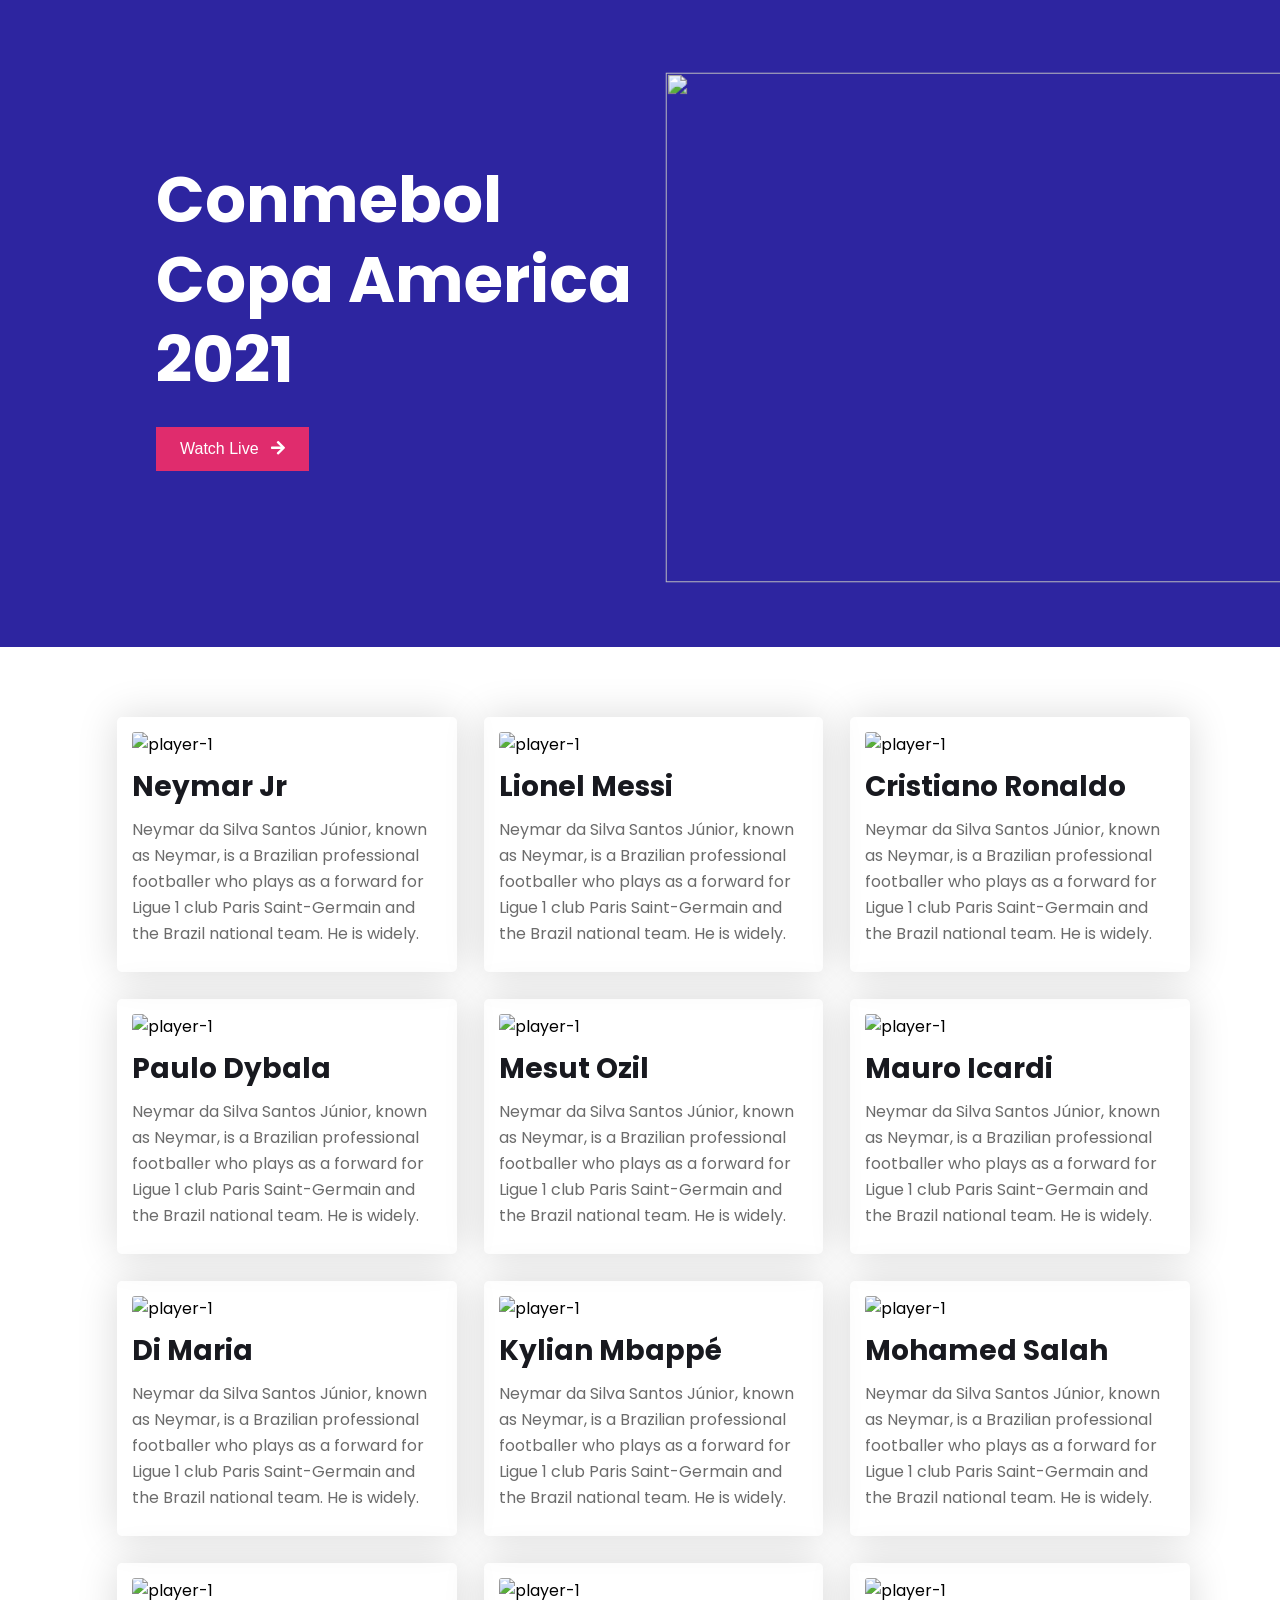
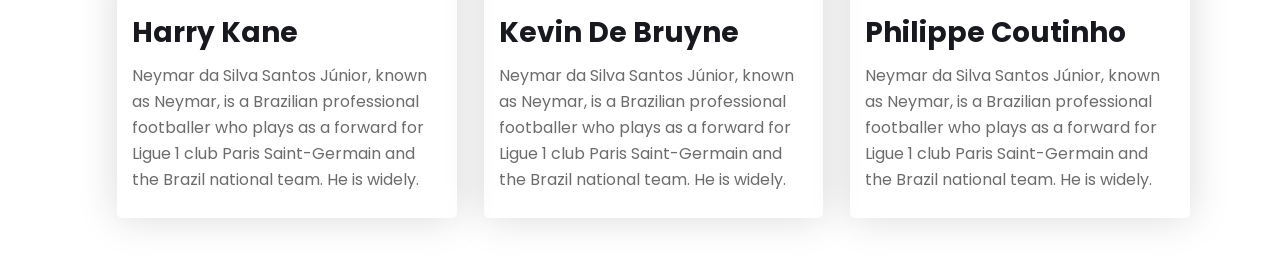
==== index.html @ 35f3de6b "Hero area and players area added" ====
<!DOCTYPE html>
<html lang="en">

<head>
    <meta charset="UTF-8">
    <meta http-equiv="X-UA-Compatible" content="IE=edge">
    <meta name="viewport" content="width=device-width, initial-scale=1.0">
    <link rel="shortcut icon" href="img/ball.png" type="image/x-icon">
    <title>Football</title>
    <!-- font Awesome CDN -->
    <link rel="stylesheet" href="https://cdnjs.cloudflare.com/ajax/libs/font-awesome/5.15.3/css/all.min.css">
    <!-- Main CSS  -->
    <link rel="stylesheet" href="style.css">
</head>

<body>
    <!-------------------
        Hero area Start 
    -------------------->
    <section class="hero-area">
        <header class="container">
            <div class="hero-content width50 marginLeft156">
                <h1>Conmebol <br>
                    Copa America <br>
                    2021
                </h1>
                <button class="hero-btn">Watch Live <i class="fas fa-arrow-right"></i></button>
            </div>
            <div class="hero-thembinel  width50">
                <div class="img-efect">
                    <img src="img/banner.png" alt="">
                </div>
            </div>
        </header>
    </section>
    <!-------------------
        Hero area End 
    -------------------->
    <!-------------------
        Players area Start 
    -------------------->
    <section class="players-wrap">
        <div class="players-area">
            <article class="player-card">
                <div class="player-thumbniel">
                    <img src="img/players/player-1.png" alt="player-1">
                </div>
                <h4 class="player-neme">Neymar Jr</h4>
                <p class="player-discription">
                    Neymar da Silva Santos Júnior, known as Neymar, is a Brazilian professional footballer who plays as
                    a forward for Ligue 1 club Paris Saint-Germain and the Brazil national team. He is widely.
                </p>
            </article>
            <article class="player-card">
                <div class="player-thumbniel">
                    <img src="img/players/player-2.png" alt="player-1">
                </div>
                <h4 class="player-neme">Lionel Messi</h4>
                <p class="player-discription">
                    Neymar da Silva Santos Júnior, known as Neymar, is a Brazilian professional footballer who plays as
                    a forward for Ligue 1 club Paris Saint-Germain and the Brazil national team. He is widely.
                </p>
            </article>
            <article class="player-card">
                <div class="player-thumbniel">
                    <img src="img/players/player-3.png" alt="player-1">
                </div>
                <h4 class="player-neme">Cristiano Ronaldo</h4>
                <p class="player-discription">
                    Neymar da Silva Santos Júnior, known as Neymar, is a Brazilian professional footballer who plays as
                    a forward for Ligue 1 club Paris Saint-Germain and the Brazil national team. He is widely.
                </p>
            </article>
            <article class="player-card">
                <div class="player-thumbniel">
                    <img src="img/players/player-4.png" alt="player-1">
                </div>
                <h4 class="player-neme">Paulo Dybala</h4>
                <p class="player-discription">
                    Neymar da Silva Santos Júnior, known as Neymar, is a Brazilian professional footballer who plays as
                    a forward for Ligue 1 club Paris Saint-Germain and the Brazil national team. He is widely.
                </p>
            </article>
            <article class="player-card">
                <div class="player-thumbniel">
                    <img src="img/players/player-5.png" alt="player-1">
                </div>
                <h4 class="player-neme">Mesut Ozil </h4>
                <p class="player-discription">
                    Neymar da Silva Santos Júnior, known as Neymar, is a Brazilian professional footballer who plays as
                    a forward for Ligue 1 club Paris Saint-Germain and the Brazil national team. He is widely.
                </p>
            </article>
            <article class="player-card">
                <div class="player-thumbniel">
                    <img src="img/players/player-6.png" alt="player-1">
                </div>
                <h4 class="player-neme">Mauro Icardi </h4>
                <p class="player-discription">
                    Neymar da Silva Santos Júnior, known as Neymar, is a Brazilian professional footballer who plays as
                    a forward for Ligue 1 club Paris Saint-Germain and the Brazil national team. He is widely.
                </p>
            </article>
            <article class="player-card">
                <div class="player-thumbniel">
                    <img src="img/players/player-7.png" alt="player-1">
                </div>
                <h4 class="player-neme">Di Maria</h4>
                <p class="player-discription">
                    Neymar da Silva Santos Júnior, known as Neymar, is a Brazilian professional footballer who plays as
                    a forward for Ligue 1 club Paris Saint-Germain and the Brazil national team. He is widely.
                </p>
            </article>
            <article class="player-card">
                <div class="player-thumbniel">
                    <img src="img/players/player-8.png" alt="player-1">
                </div>
                <h4 class="player-neme">Kylian Mbappé</h4>
                <p class="player-discription">
                    Neymar da Silva Santos Júnior, known as Neymar, is a Brazilian professional footballer who plays as
                    a forward for Ligue 1 club Paris Saint-Germain and the Brazil national team. He is widely.
                </p>
            </article>
            <article class="player-card">
                <div class="player-thumbniel">
                    <img src="img/players/player-9.png" alt="player-1">
                </div>
                <h4 class="player-neme">Mohamed Salah</h4>
                <p class="player-discription">
                    Neymar da Silva Santos Júnior, known as Neymar, is a Brazilian professional footballer who plays as
                    a forward for Ligue 1 club Paris Saint-Germain and the Brazil national team. He is widely.
                </p>
            </article>
            <article class="player-card">
                <div class="player-thumbniel">
                    <img src="img/players/player-10.png" alt="player-1">
                </div>
                <h4 class="player-neme">Harry Kane</h4>
                <p class="player-discription">
                    Neymar da Silva Santos Júnior, known as Neymar, is a Brazilian professional footballer who plays as
                    a forward for Ligue 1 club Paris Saint-Germain and the Brazil national team. He is widely.
                </p>
            </article>
            <article class="player-card">
                <div class="player-thumbniel">
                    <img src="img/players/player-11.png" alt="player-1">
                </div>
                <h4 class="player-neme">Kevin De Bruyne</h4>
                <p class="player-discription">
                    Neymar da Silva Santos Júnior, known as Neymar, is a Brazilian professional footballer who plays as
                    a forward for Ligue 1 club Paris Saint-Germain and the Brazil national team. He is widely.
                </p>
            </article>
            <article class="player-card">
                <div class="player-thumbniel">
                    <img src="img/players/player-12.png" alt="player-1">
                </div>
                <h4 class="player-neme">Philippe Coutinho</h4>
                <p class="player-discription">
                    Neymar da Silva Santos Júnior, known as Neymar, is a Brazilian professional footballer who plays as
                    a forward for Ligue 1 club Paris Saint-Germain and the Brazil national team. He is widely.
                </p>
            </article>


        </div>
    </section>
    <!-------------------
        Players area End 
    -------------------->



    <!-------------------
        Footer area Start 
    -------------------->
    <section class="footer-wrap">
        <footer class="footer-area">

        </footer>
    </section>
    <!-------------------
        Footer area End 
    -------------------->

</body>

</html>
---- style.css ----
@import url('https://fonts.googleapis.com/css2?family=Poppins:wght@400;500;600;700&display=swap');
*{
    margin: 0;
    padding: 0;
}
body{
    font-family: 'Poppins', sans-serif;
}
.container {
	display: flex;
	justify-content: space-between;
}
.width50{
    width: 50%;
    /* margin-left: 45px; */
}
.marginLeft156{
    margin-left: 156px;
}
/* Hero area  */
.hero-area {
	background-color: #2D25A0;
	padding: 100px 0;
}

.hero-content {
	padding-top: 60px;
}
.hero-content h1 {
	font-size: 64px;
	font-weight: bold;
	color: #fff;
	line-height: 80px;
}
.hero-btn {
	background: #E02C6D;
	border: 0;
	color: #fff;
	font-weight: 500;
	font-size: 16px;
	line-height: 24px;
	padding: 10px 24px;
	cursor: pointer;
	margin-top: 27px;
}
.hero-btn i {
	margin-left: 8px;
}
.hero-btn:hover .fas.fa-arrow-right {
	margin-left: 15px;
	transition: .5s;
}
.hero-thembinel {
	margin-top: 15px;
}
.hero-thembinel img {
	width: 525.01px;
	height: 425px;
}
.img-efect img {
    transition: transform 1s, filter 2s ease-in-out;
    transform: scale(1.2);
    cursor: pointer;

}
.img-efect:hover img {
    transform: scale(1);
}


/* Players area  */
.players-area {
	display: grid;
	grid-template-columns: 1fr 1fr 1fr;
	padding: 43px 0px;
}
.players-wrap {
	width: 1100px;
	margin: 0 auto;
}
.player-card {
	padding: 15px;
	box-shadow: 0px 0px 40px rgba(0, 0, 0, 0.15);
	border-radius: 5px;
	margin-top: 27px;
	margin-left: 27px;
}
.player-thumbniel img {
	width: 100%;
    border-radius: 3px;
}
.player-neme {
	margin: 10px 0px;
	color: #18191F;
	font-size: 28px;
	line-height: 40px;
}
.player-discription {
	color: #6C6C6C;
	margin: 10px 0px;
	font-size: 16px;
	line-height: 26px;
}
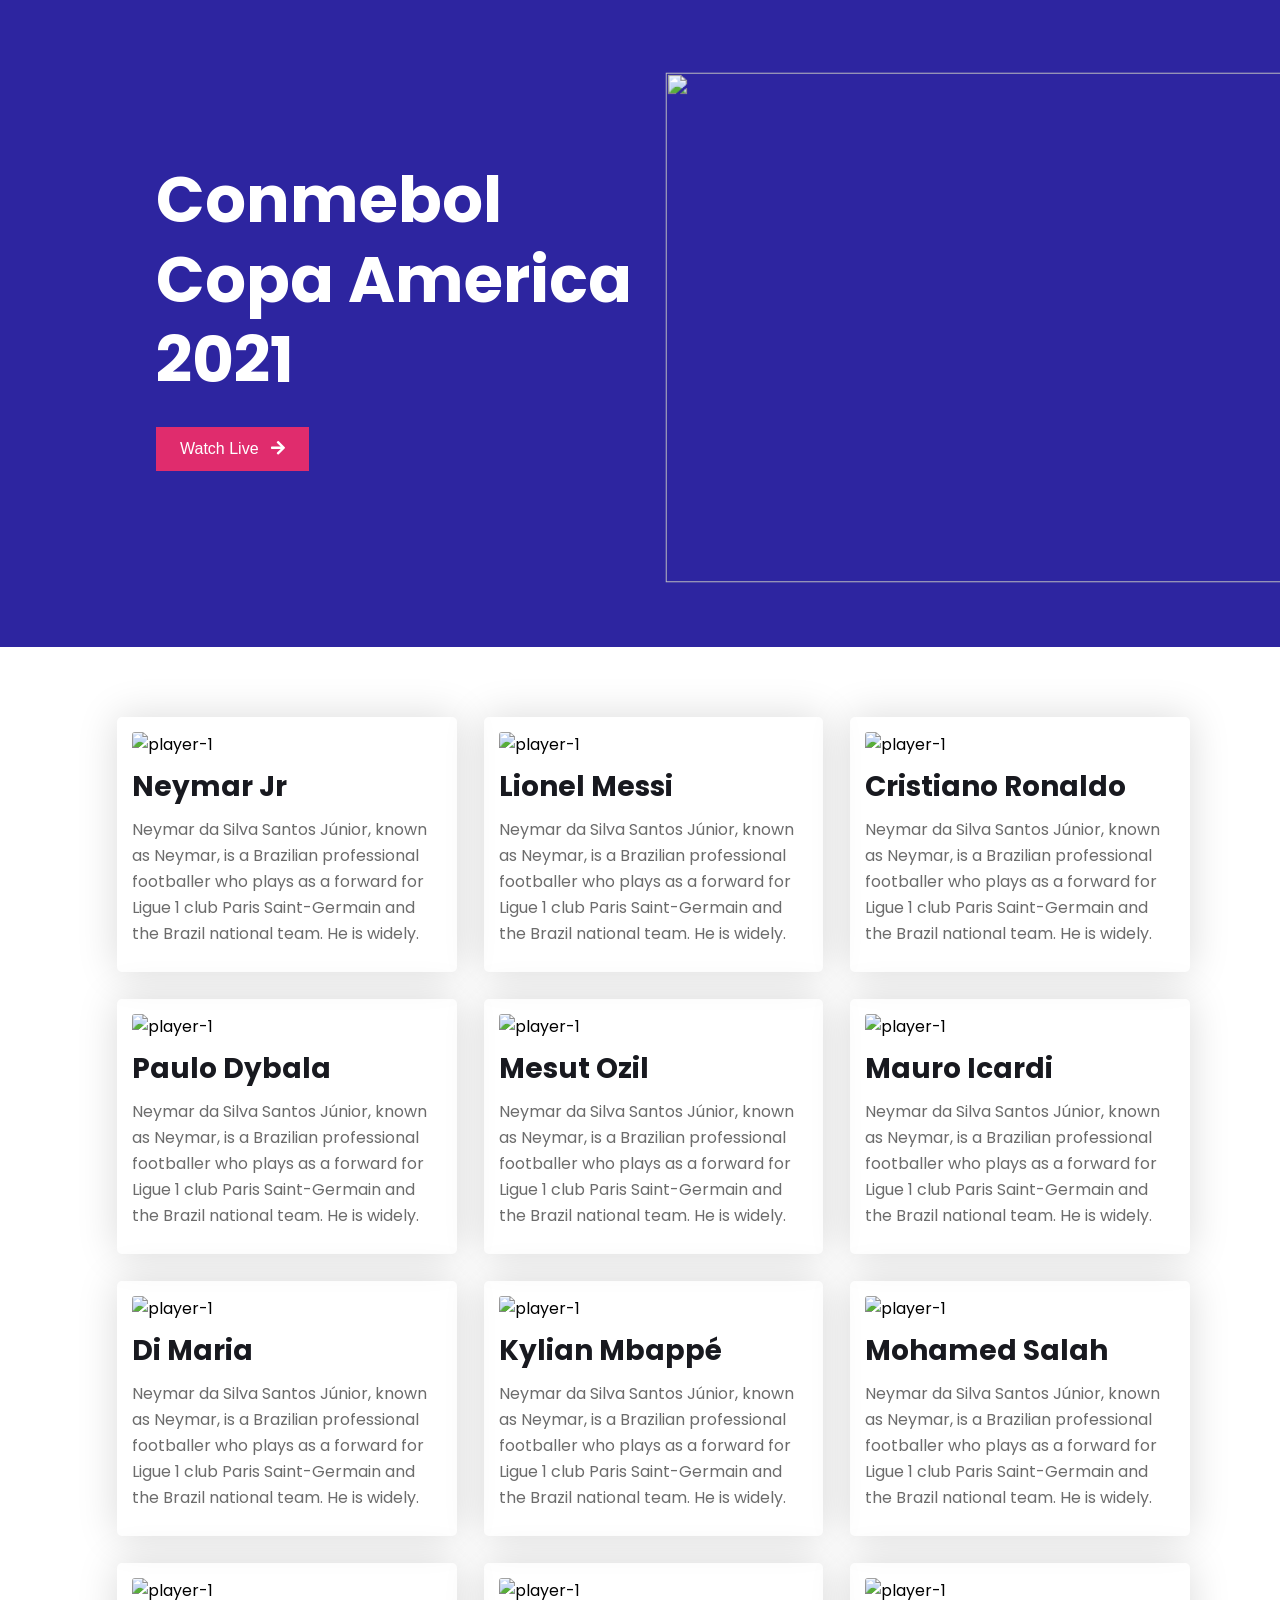
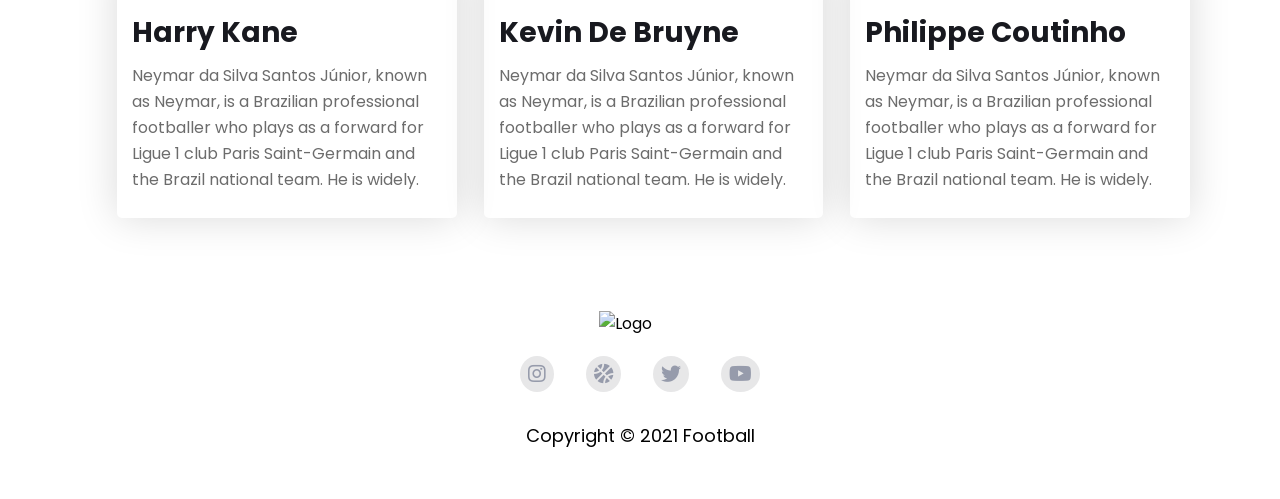
==== commit ce405451: "Footer area added" ====
--- a/index.html
+++ b/index.html
@@ -176,7 +176,17 @@
     -------------------->
     <section class="footer-wrap">
         <footer class="footer-area">
+            <div class="footer-logo">
+                <img src="img/Logo.png" alt="Logo">
+            </div>
+            <div class="footer-social-icon">
 
+                <a target="_blank" href="https://www.instagram.com/nahidthenh"><i class="fab fa-instagram"></i></a>
+                <a target="_blank" href="https://dribbble.com/nahidthenh"><i class="fas fa-basketball-ball"></i></a>
+                <a target="_blank" href="https://twitter.com/NahidHa02408411"><i class="fab fa-twitter"></i></a>
+                <a target="_blank" href="https://youtube.com/ndevs"><i class="fab fa-youtube"></i></a>
+            </div>
+            <p class="copy-right">Copyright &copy; 2021 Football</p>
         </footer>
     </section>
     <!-------------------
--- a/style.css
+++ b/style.css
@@ -100,4 +100,44 @@
 	margin: 10px 0px;
 	font-size: 16px;
 	line-height: 26px;
+}
+
+
+
+
+
+
+
+
+/* Footer area  */
+.footer-wrap {
+	text-align: center;
+	padding: 50px 0px;
+}
+.footer-logo {
+	margin-right: 30px;
+}
+.footer-logo img {
+	width: 400px;
+	height: 110px;
+}
+.footer-social-icon {
+	padding: 20px 0px;
+}
+.footer-social-icon a {
+    text-decoration: none;
+}
+.footer-social-icon a i {
+	margin: 0px 14px;
+	font-size: 20px;
+	color: #969BAB;
+    background: #E7E7E8;
+	padding: 8px;
+	border-radius: 50%;
+	text-align: center;
+}
+.copy-right {
+	font-size: 18px;
+	color: #000;
+	margin-top: 10px;
 }
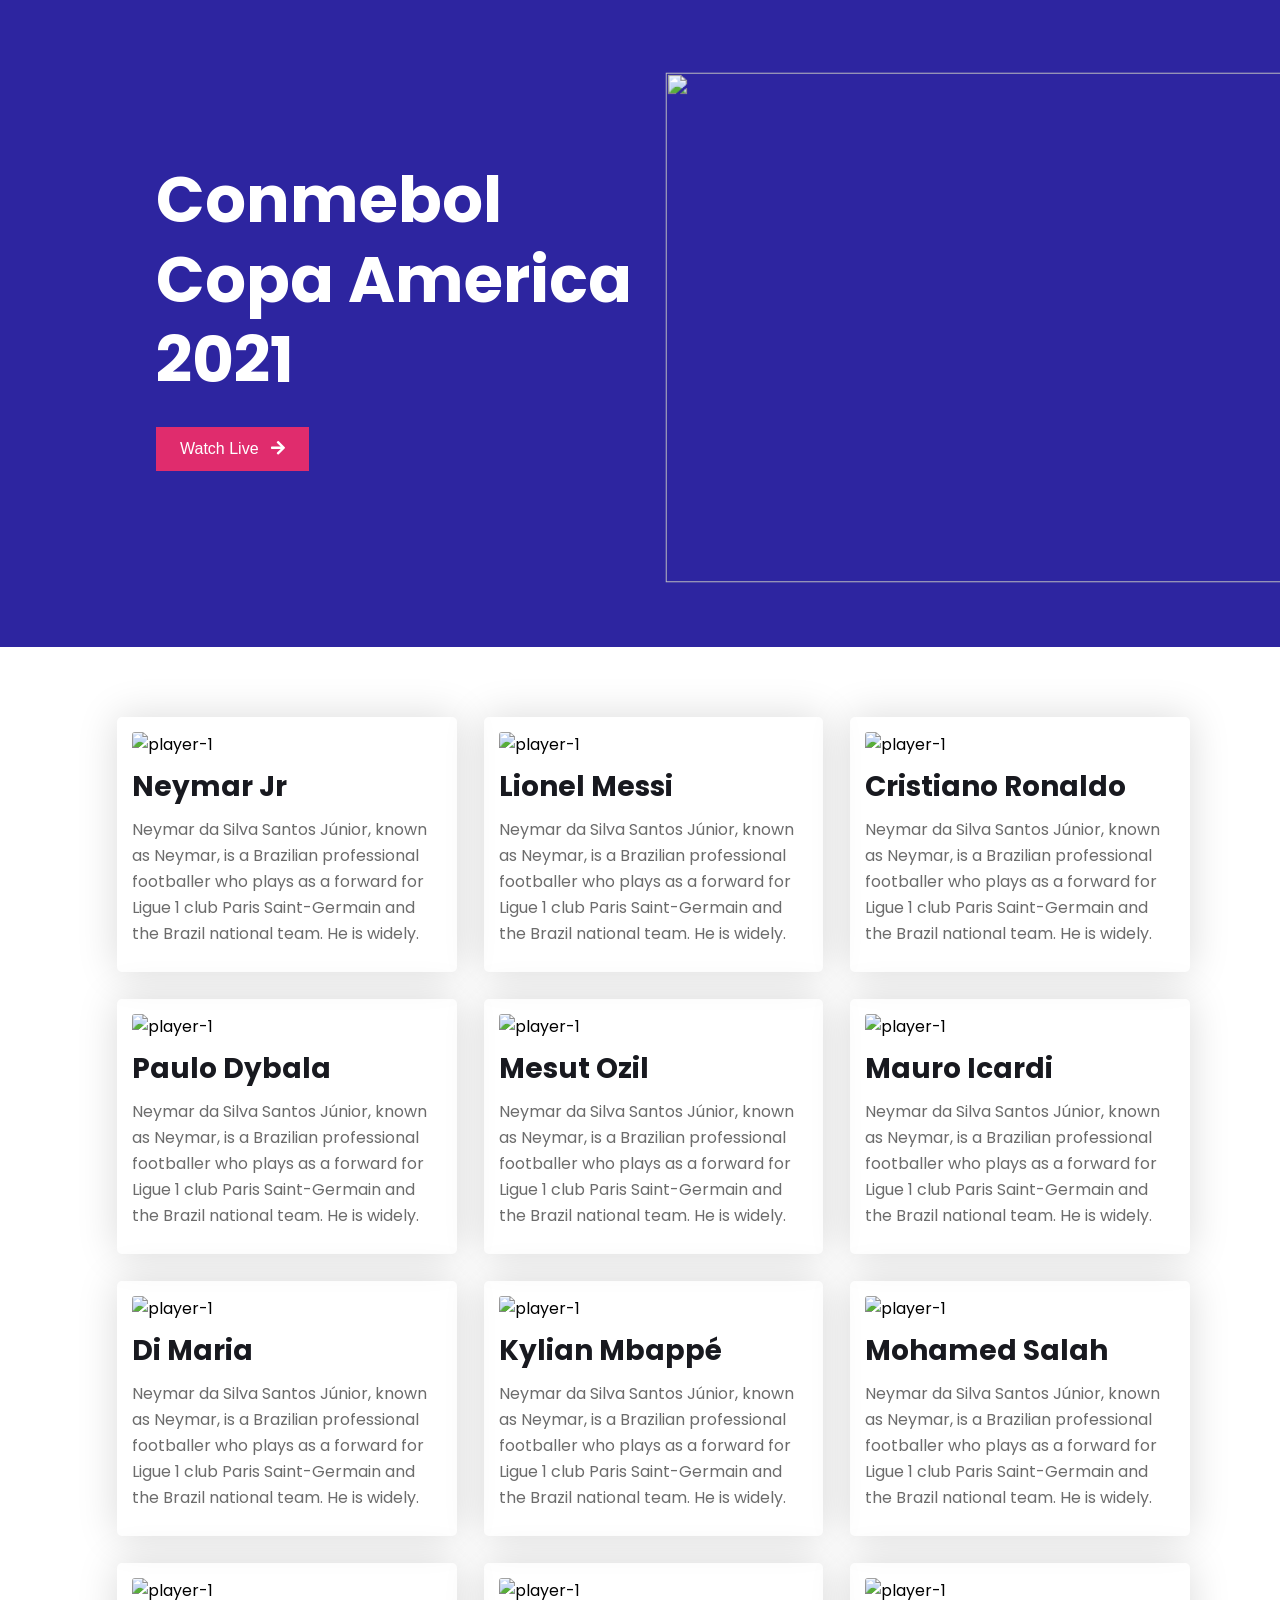
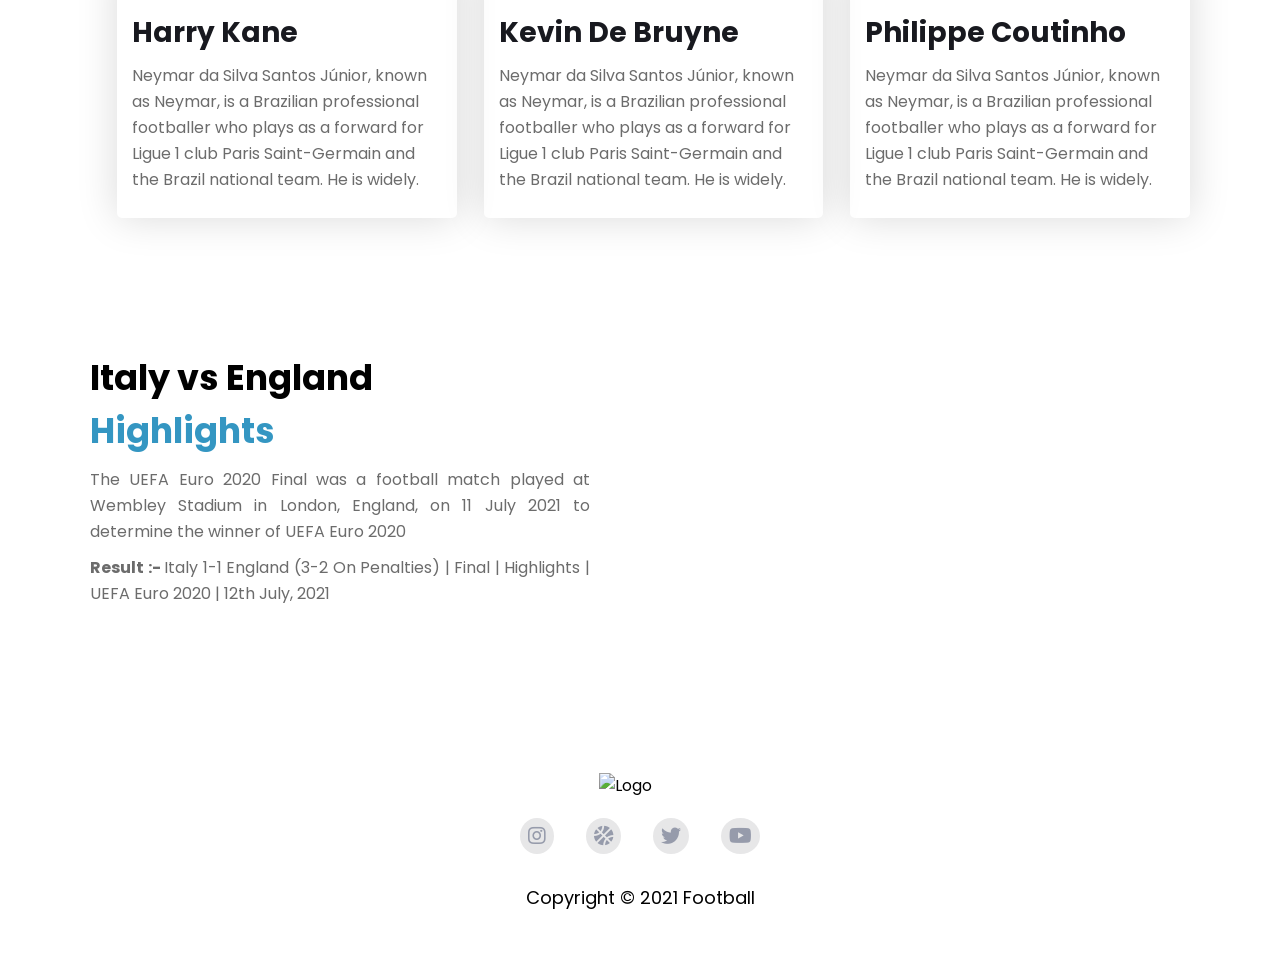
==== commit d450383e: "Highlights area" ====
--- a/index.html
+++ b/index.html
@@ -169,6 +169,33 @@
         Players area End 
     -------------------->
 
+    <!-------------------
+        Highlight area Start 
+    -------------------->
+    <section class="highlight-wrap ">
+        <div class="highlight-area container">
+            <div class="highlight-content width50">
+                <!-- Italy 1-1 England (3-2 On Penalties) | Final | Highlights | UEFA Euro 2020 | 12th July, 2021 -->
+                <h1 class="highlight-title">
+                    Italy vs England <br> <span>Highlights </span>
+                </h1>
+                <p>The UEFA Euro 2020 Final was a football match played at Wembley Stadium in London, England, on 11
+                    July 2021 to determine the winner of UEFA Euro 2020</p>
+                <p class="highlight-info"> <b>Result :- </b> Italy 1-1 England (3-2 On Penalties) | Final | Highlights |
+                    UEFA Euro 2020 |
+                    12th July, 2021</p>
+            </div>
+            <div class="highlight-video width50">
+                <iframe width="560" height="315" src="https://www.youtube.com/embed/SJdv4oQFsXI"
+                    title="YouTube video player" frameborder="0"
+                    allow="accelerometer; autoplay; clipboard-write; encrypted-media; gyroscope; picture-in-picture"
+                    allowfullscreen></iframe>
+            </div>
+        </div>
+    </section>
+    <!-------------------
+        Highlight area End 
+    -------------------->
 
 
     <!-------------------
--- a/style.css
+++ b/style.css
@@ -140,4 +140,26 @@
 	font-size: 18px;
 	color: #000;
 	margin-top: 10px;
-}+}
+
+/* highlight Area  */
+.highlight-wrap {
+	width: 1100px;
+	margin: 0 auto;
+	padding: 70px 0px;
+}
+.highlight-title {
+	font-size: 35px;
+	margin-top: 20px;
+}
+.highlight-title span{
+    color: #3496C2;
+}
+.highlight-info, .highlight-content p {
+	color: #6C6C6C;
+	margin: 10px 0px;
+	font-size: 16px;
+	line-height: 26px;
+	width: 500px;
+	text-align: justify;
+}
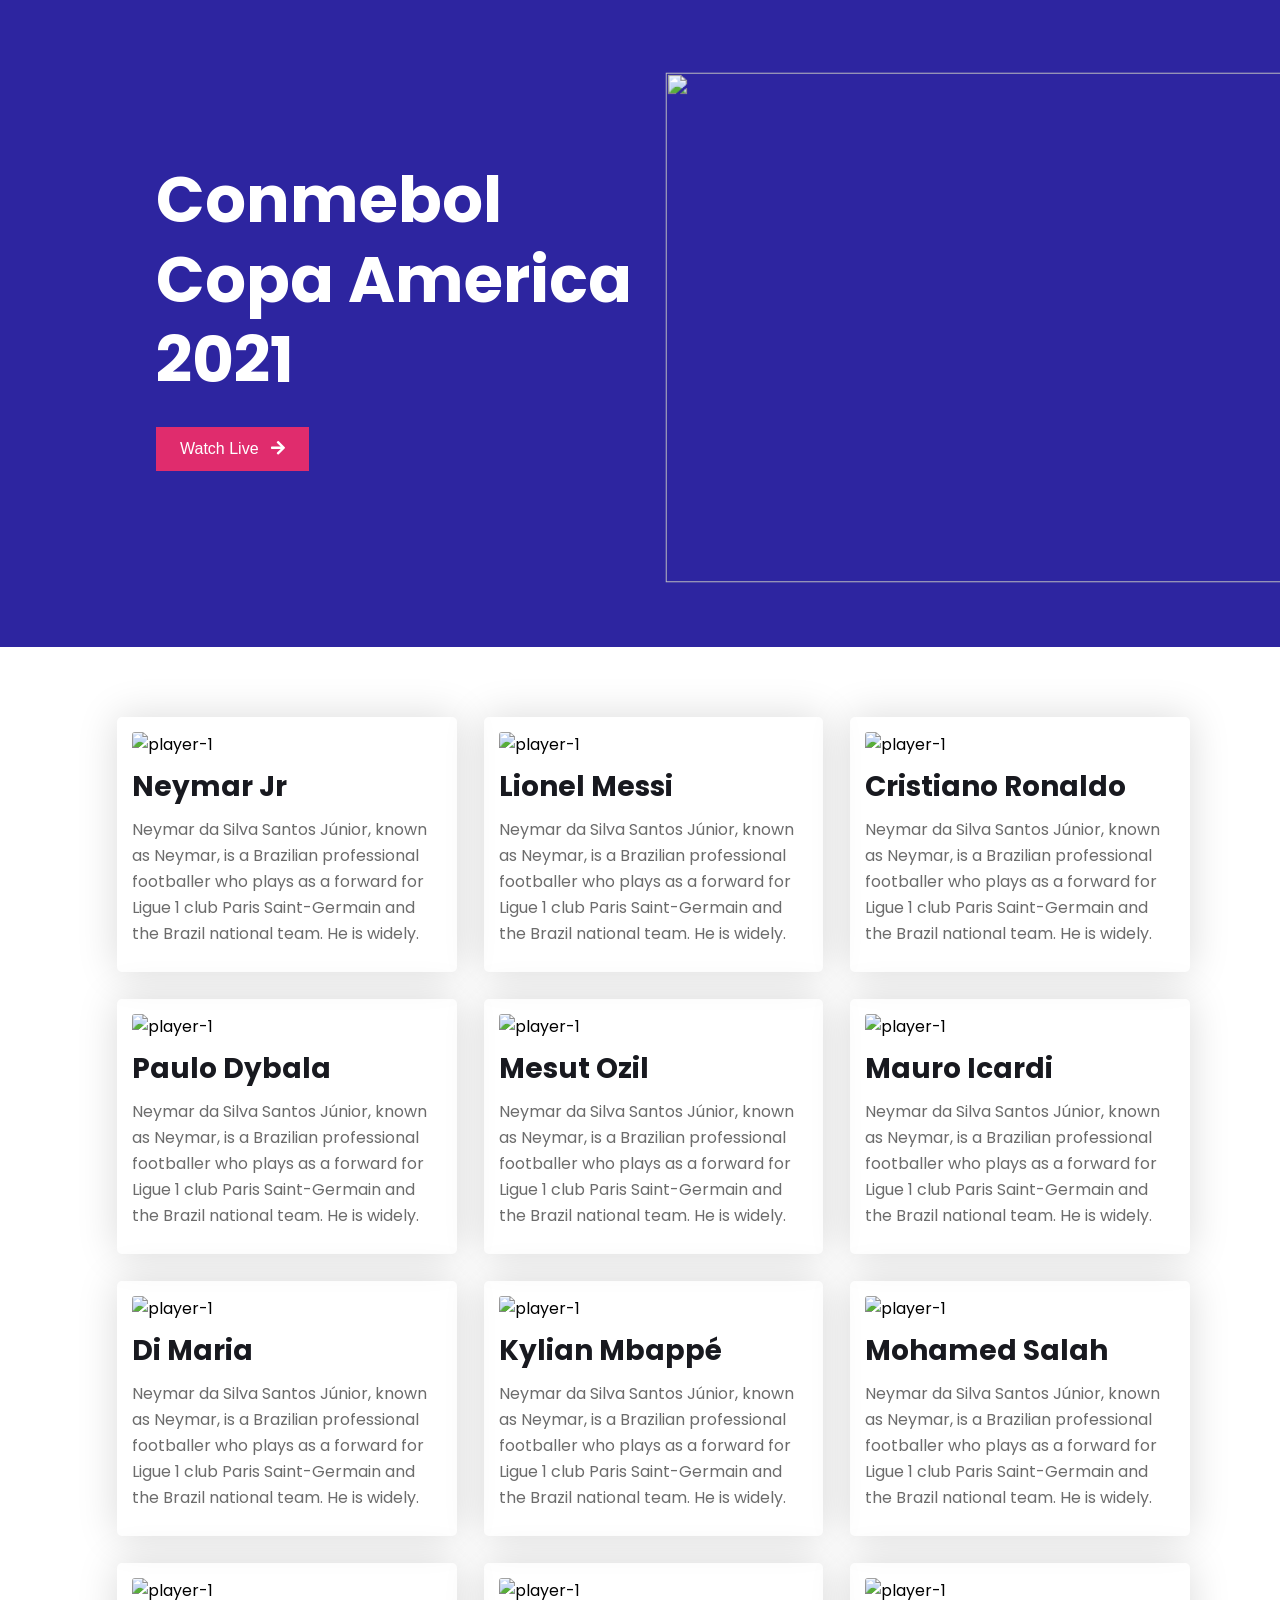
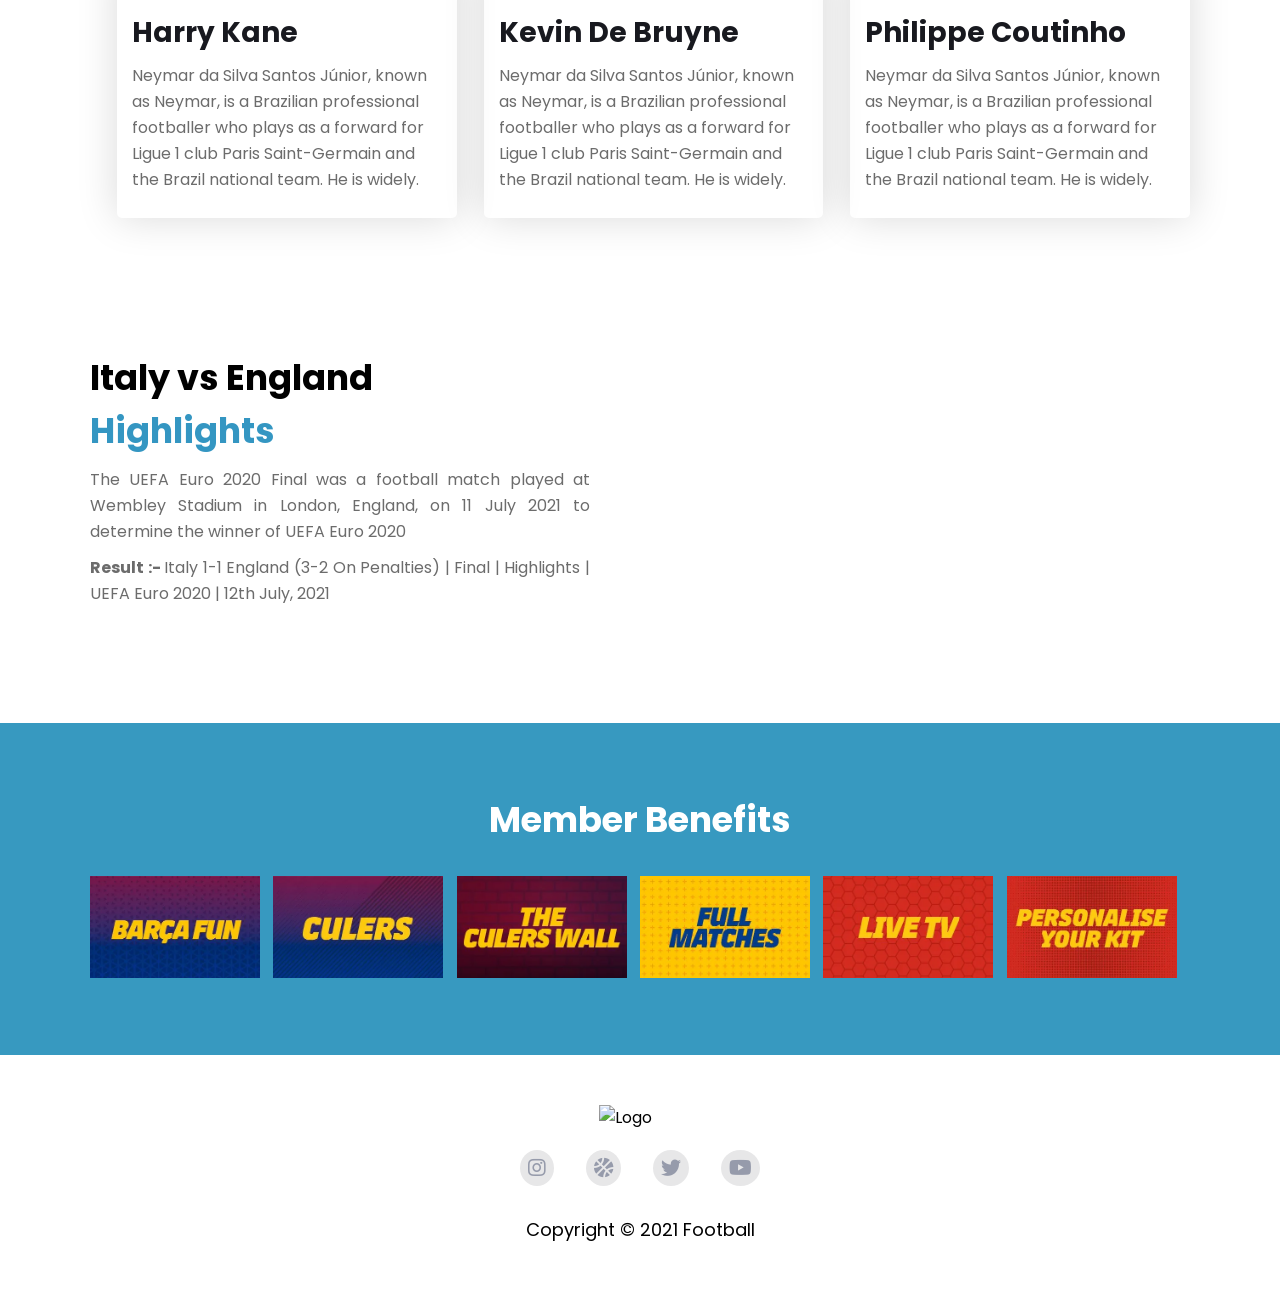
==== commit 1fda1e5b: "Member Benefits" ====
--- a/index.html
+++ b/index.html
@@ -196,7 +196,27 @@
     <!-------------------
         Highlight area End 
     -------------------->
-
+    <!-------------------
+        Member area Start 
+    -------------------->
+    <section class="member-wrap-bg">
+        <div class="member-wrap">
+            <div class="member-area">
+                <h3 class="member-title">Member Benefits</h3>
+                <div class="member-benefits">
+                    <a target="_blank" href="new-page.html"><img src="img/member/1.webp" alt=""></a>
+                    <a target="_blank" href="new-page.html"><img src="img/member/2.webp" alt=""></a>
+                    <a target="_blank" href="new-page.html"><img src="img/member/3.webp" alt=""></a>
+                    <a target="_blank" href="new-page.html"><img src="img/member/4.webp" alt=""></a>
+                    <a target="_blank" href="new-page.html"><img src="img/member/5.webp" alt=""></a>
+                    <a target="_blank" href="new-page.html"><img src="img/member/6.webp" alt=""></a>
+                </div>
+            </div>
+        </div>
+    </section>
+    <!-------------------
+        Member area End 
+    -------------------->
 
     <!-------------------
         Footer area Start 
--- a/style.css
+++ b/style.css
@@ -163,3 +163,28 @@
 	width: 500px;
 	text-align: justify;
 }
+
+/* Member Benefits area  */
+.member-wrap-bg{
+    background-color: #3799C0;
+}
+.member-wrap{
+    width: 1100px;
+	margin: 0 auto;
+	padding: 70px 0px;
+}
+.member-title {
+	text-align: center;
+	font-size: 35px;
+	font-weight: bold;
+    color: #fff;
+    margin-bottom: 30px;
+}
+.member-benefits {
+	display: grid;
+	grid-template-columns: 1fr 1fr 1fr 1fr 1fr 1fr;
+}
+.member-benefits img {
+	width: 170px;
+
+}
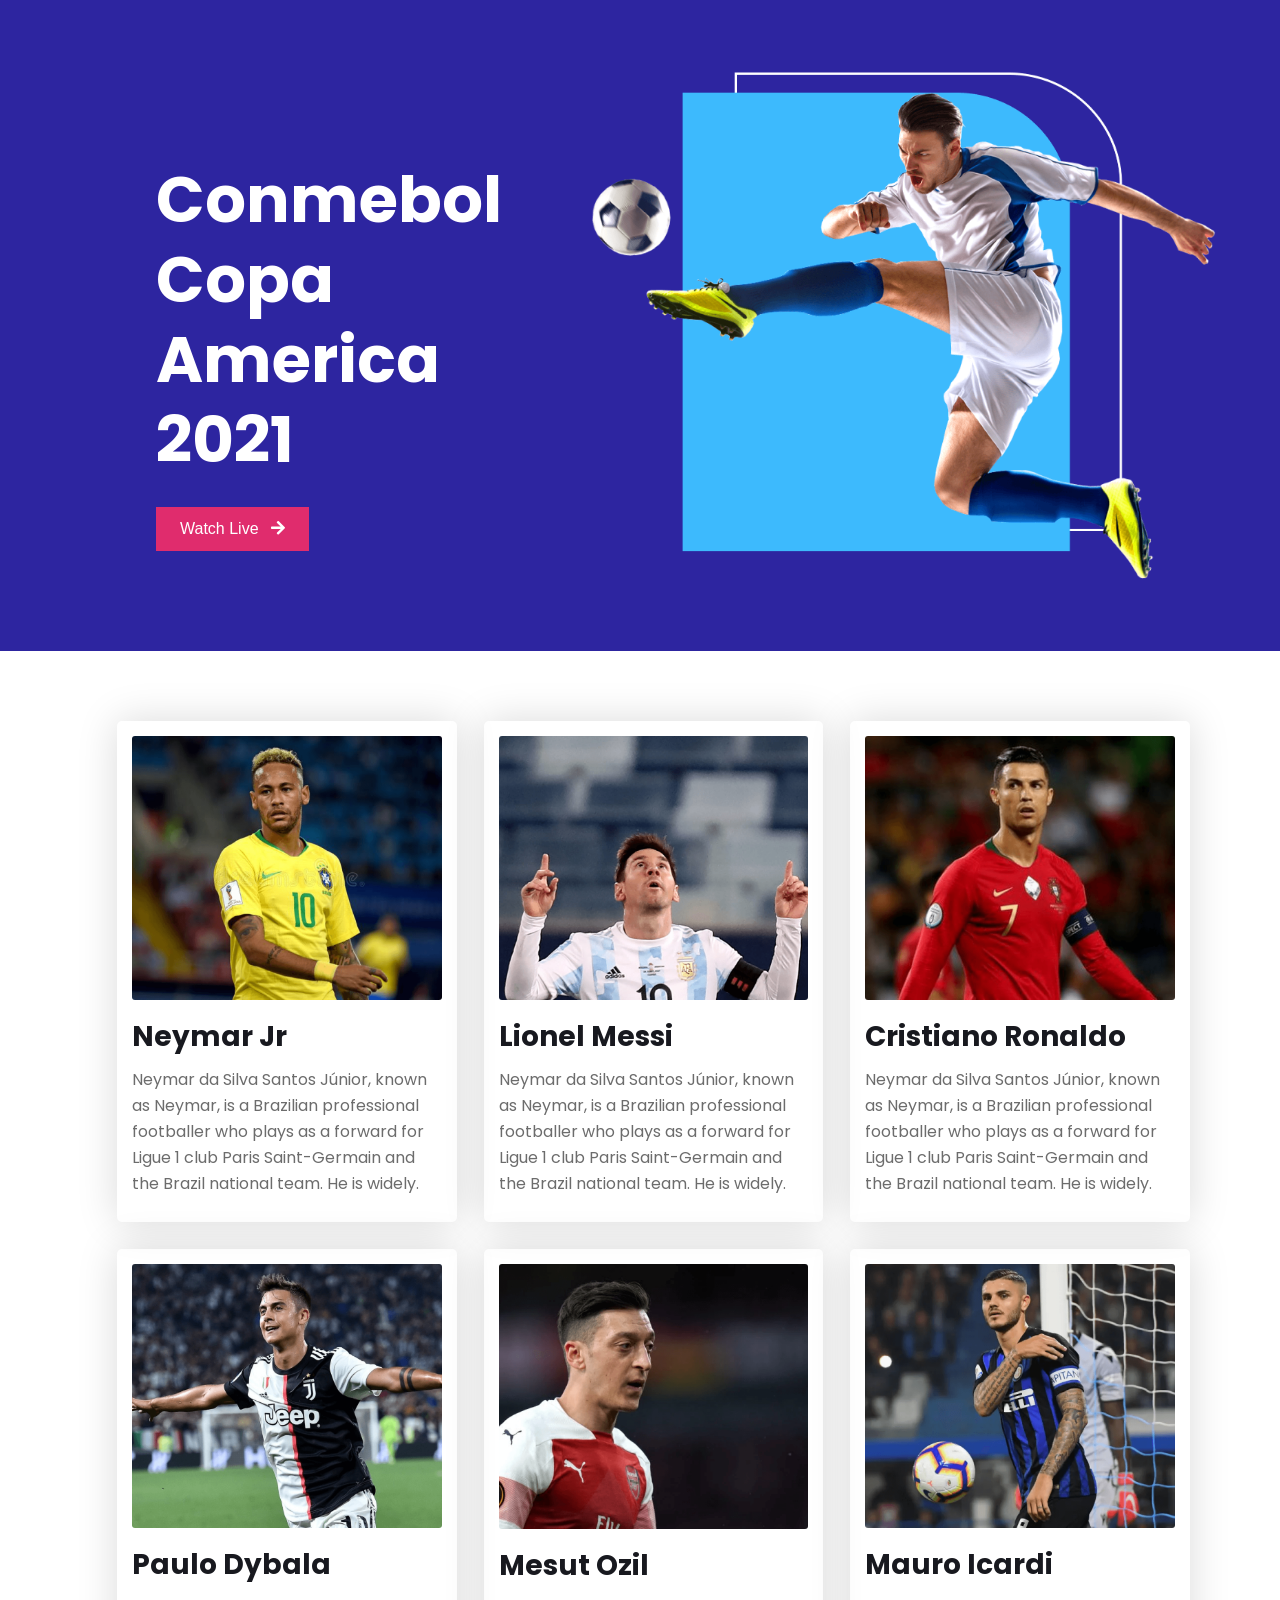
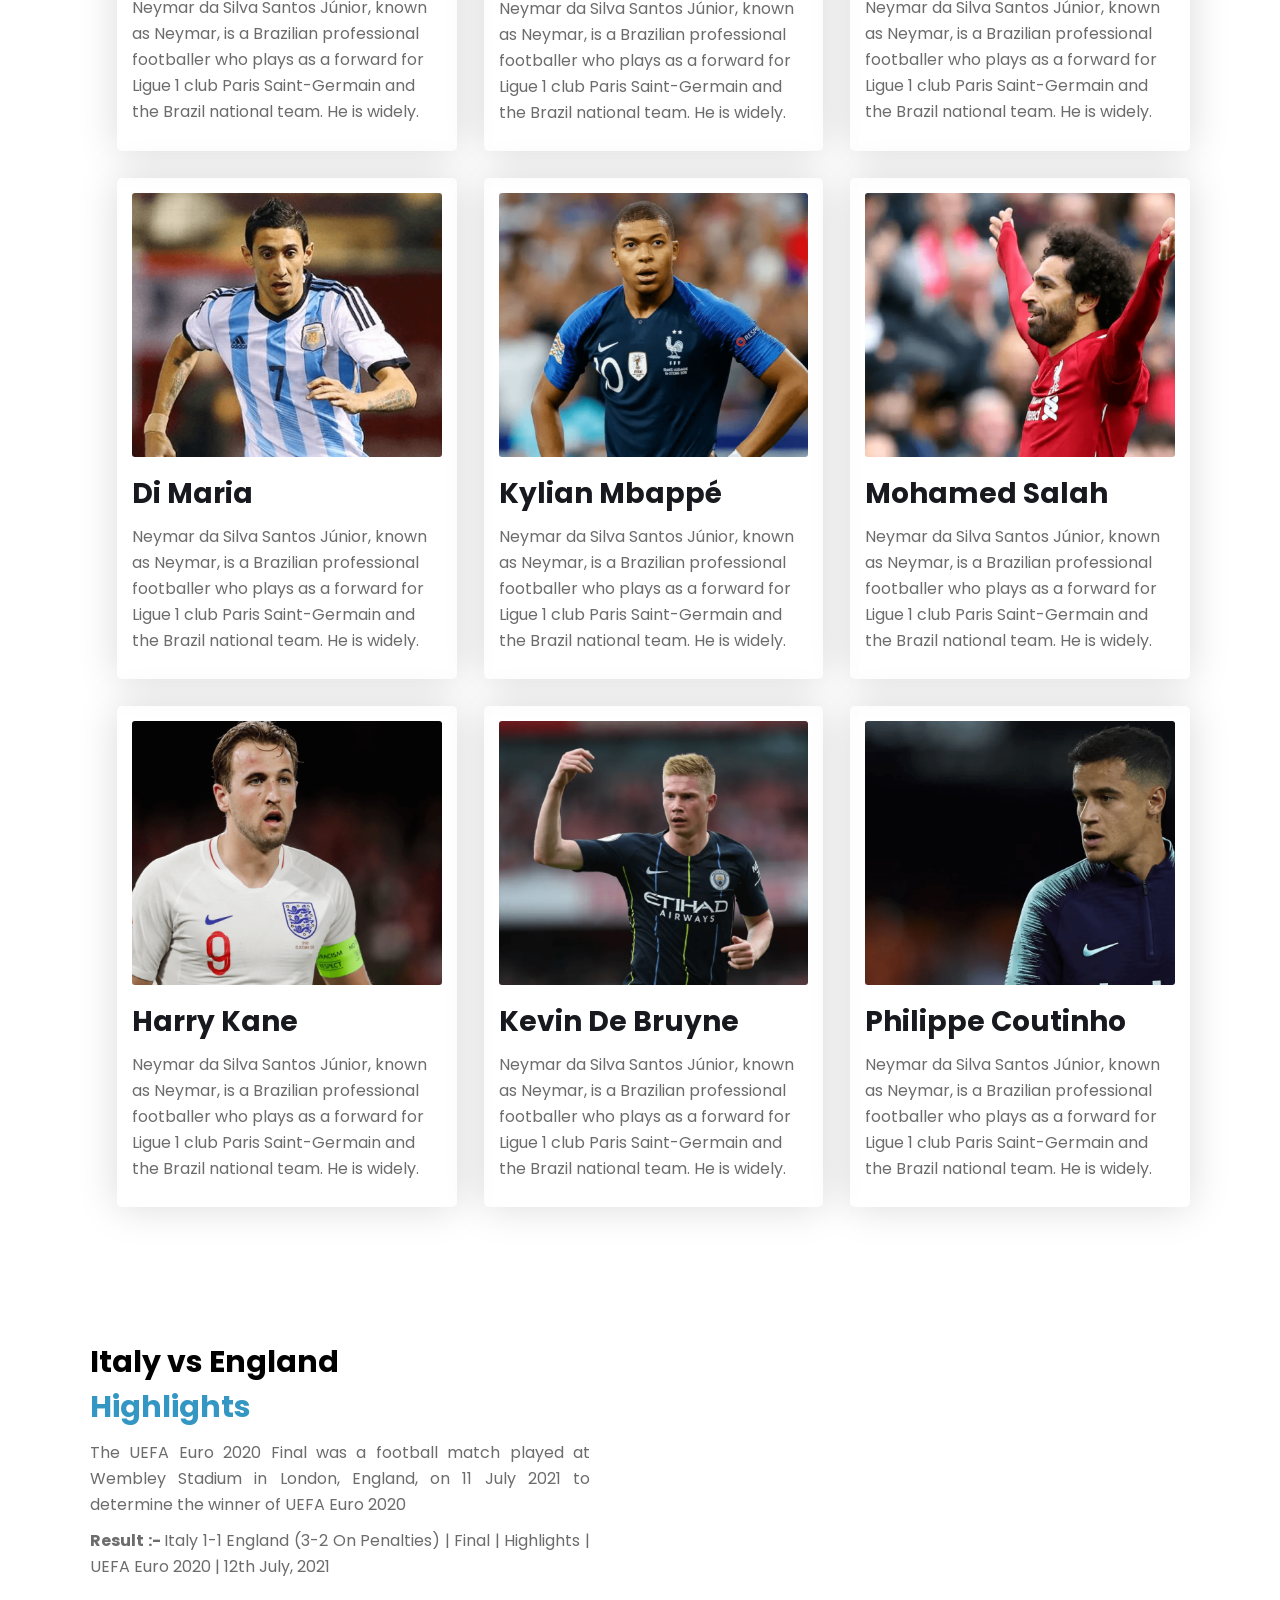
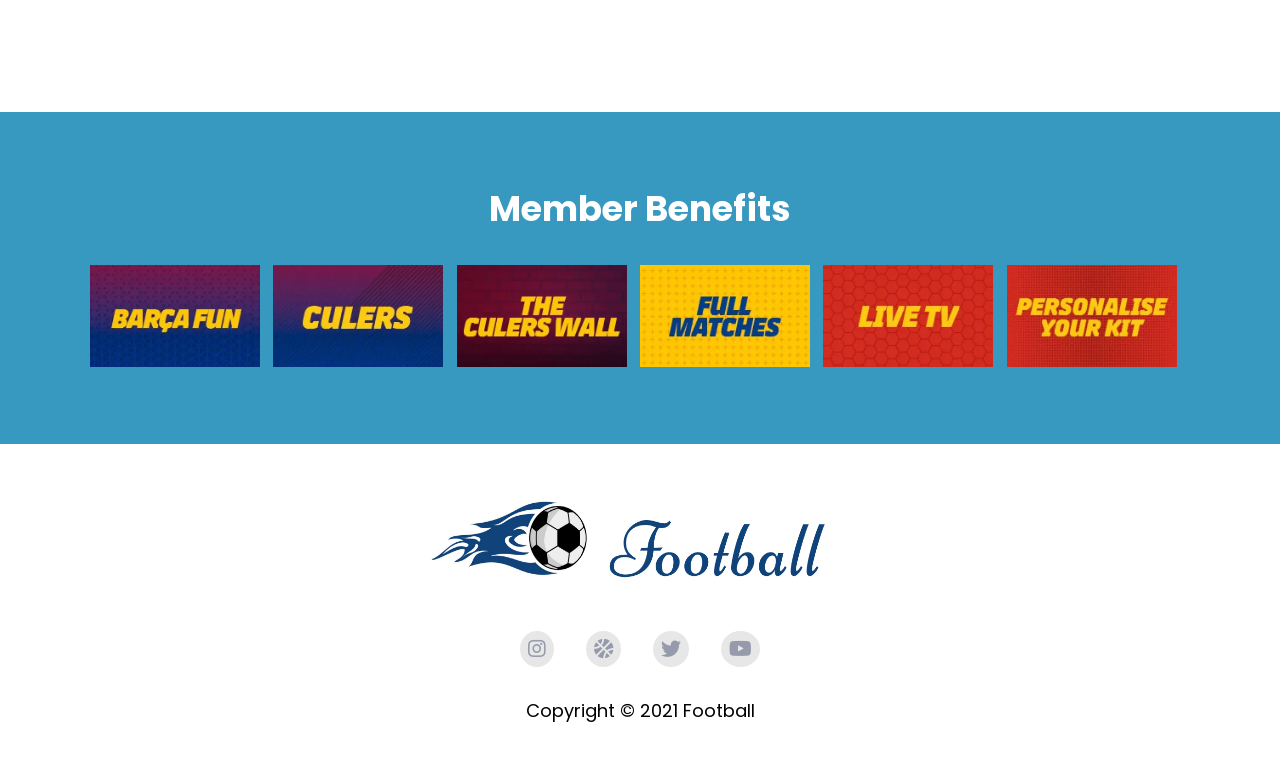
==== commit 96df52d6: "Image Optimize" ====
--- a/index.html
+++ b/index.html
@@ -17,21 +17,23 @@
     <!-------------------
         Hero area Start 
     -------------------->
-    <section class="hero-area">
-        <header class="container">
-            <div class="hero-content width50 marginLeft156">
-                <h1>Conmebol <br>
-                    Copa America <br>
-                    2021
-                </h1>
-                <button class="hero-btn">Watch Live <i class="fas fa-arrow-right"></i></button>
-            </div>
-            <div class="hero-thembinel  width50">
-                <div class="img-efect">
-                    <img src="img/banner.png" alt="">
-                </div>
-            </div>
-        </header>
+    <section class="hero-wrap">
+        <div class="hero-area">
+            <header class="container">
+                <div class="hero-content width50 marginLeft156">
+                    <h1>Conmebol
+                        Copa America
+                        2021
+                    </h1>
+                    <button class="hero-btn">Watch Live <i class="fas fa-arrow-right"></i></button>
+                </div>
+                <div class="hero-thembinel marginleft width50">
+                    <div class="img-efect">
+                        <img src="img/banner.png" alt="">
+                    </div>
+                </div>
+            </header>
+        </div>
     </section>
     <!-------------------
         Hero area End 
--- a/style.css
+++ b/style.css
@@ -7,8 +7,9 @@
     font-family: 'Poppins', sans-serif;
 }
 .container {
-	display: flex;
+	display: grid;
 	justify-content: space-between;
+	grid-template-columns: 1fr 1fr;
 }
 .width50{
     width: 50%;
@@ -101,14 +102,51 @@
 	font-size: 16px;
 	line-height: 26px;
 }
-
-
-
-
-
-
-
-
+/* highlight Area  */
+.highlight-wrap {
+	width: 1100px;
+	margin: 0 auto;
+	padding: 70px 0px;
+}
+.highlight-title {
+	font-size: 30px;
+	margin-top: 20px;
+}
+.highlight-title span{
+    color: #3496C2;
+}
+.highlight-info, .highlight-content p {
+	color: #6C6C6C;
+	margin: 10px 0px;
+	font-size: 16px;
+	line-height: 26px;
+	width: 500px;
+	text-align: justify;
+}
+/* Member Benefits area  */
+.member-wrap-bg{
+    background-color: #3799C0;
+}
+.member-wrap{
+    width: 1100px;
+	margin: 0 auto;
+	padding: 70px 0px;
+}
+.member-title {
+	text-align: center;
+	font-size: 35px;
+	font-weight: bold;
+    color: #fff;
+    margin-bottom: 30px;
+}
+.member-benefits {
+	display: grid;
+	grid-template-columns: 1fr 1fr 1fr 1fr 1fr 1fr;
+}
+.member-benefits img {
+	width: 170px;
+
+}
 /* Footer area  */
 .footer-wrap {
 	text-align: center;
@@ -142,49 +180,84 @@
 	margin-top: 10px;
 }
 
-/* highlight Area  */
-.highlight-wrap {
-	width: 1100px;
-	margin: 0 auto;
-	padding: 70px 0px;
-}
-.highlight-title {
-	font-size: 35px;
-	margin-top: 20px;
-}
-.highlight-title span{
-    color: #3496C2;
-}
-.highlight-info, .highlight-content p {
-	color: #6C6C6C;
-	margin: 10px 0px;
-	font-size: 16px;
-	line-height: 26px;
-	width: 500px;
-	text-align: justify;
-}
-
-/* Member Benefits area  */
-.member-wrap-bg{
-    background-color: #3799C0;
-}
-.member-wrap{
-    width: 1100px;
-	margin: 0 auto;
-	padding: 70px 0px;
-}
-.member-title {
-	text-align: center;
-	font-size: 35px;
-	font-weight: bold;
-    color: #fff;
-    margin-bottom: 30px;
-}
-.member-benefits {
-	display: grid;
-	grid-template-columns: 1fr 1fr 1fr 1fr 1fr 1fr;
-}
-.member-benefits img {
-	width: 170px;
-
-}
+
+/*-------------------------
+Responsive css  media querry 
+--------------------------*/
+
+/********************** 
+    For Mobile Device
+***********************/
+@media only screen and (max-width:688px){
+
+    .container {
+        display: grid;
+        justify-content: space-between;
+        grid-template-columns: 1fr;
+    }
+    .marginLeft156 {
+        margin-left: 0px;
+    }
+    .hero-thembinel img {
+        width: 250px;
+        height: 250px;
+        margin-top: 41px;
+        margin-left: 35px;
+    }
+    .hero-content h1 {
+        font-size: 36px;
+        font-weight: bold;
+        color: #fff;
+        line-height: 50px;
+        margin-left: 35px;
+    }
+    .hero-area {
+        padding: 30px 0;
+        padding-bottom: 80px;
+    }
+    .hero-btn {
+        margin-left: 40px;
+    }
+    .player-card {
+        margin: 10px;
+    }
+    .players-wrap ,.member-wrap,.highlight-wrap {
+        width: 100%;
+        margin: 0 auto;
+    }
+    .players-area,.member-benefits {
+        display: grid;
+        grid-template-columns: 1fr;
+        padding: 43px 0px;
+    }
+    .member-benefits img {
+        width: 90%;
+        margin-left: 17px;
+    }
+    .highlight-title {
+        font-size: 30px;
+        margin-top: 0px;
+        margin-left: 35px;
+        text-align: center;
+    }
+    .highlight-info, .highlight-content p {
+        margin-left: 18px;
+        margin-top: 20px;
+        margin-bottom: 23px;
+        width: 100%;
+    }
+    .width50 {
+        width: 87%;
+        margin-left: 0px;
+    }
+    .highlight-video iframe {
+        width: 100%;
+    }
+    .highlight-video.width50 {
+        width: 100%;
+    }
+    .footer-logo img {
+        width: 289px;
+        height: 110px;
+    }
+}
